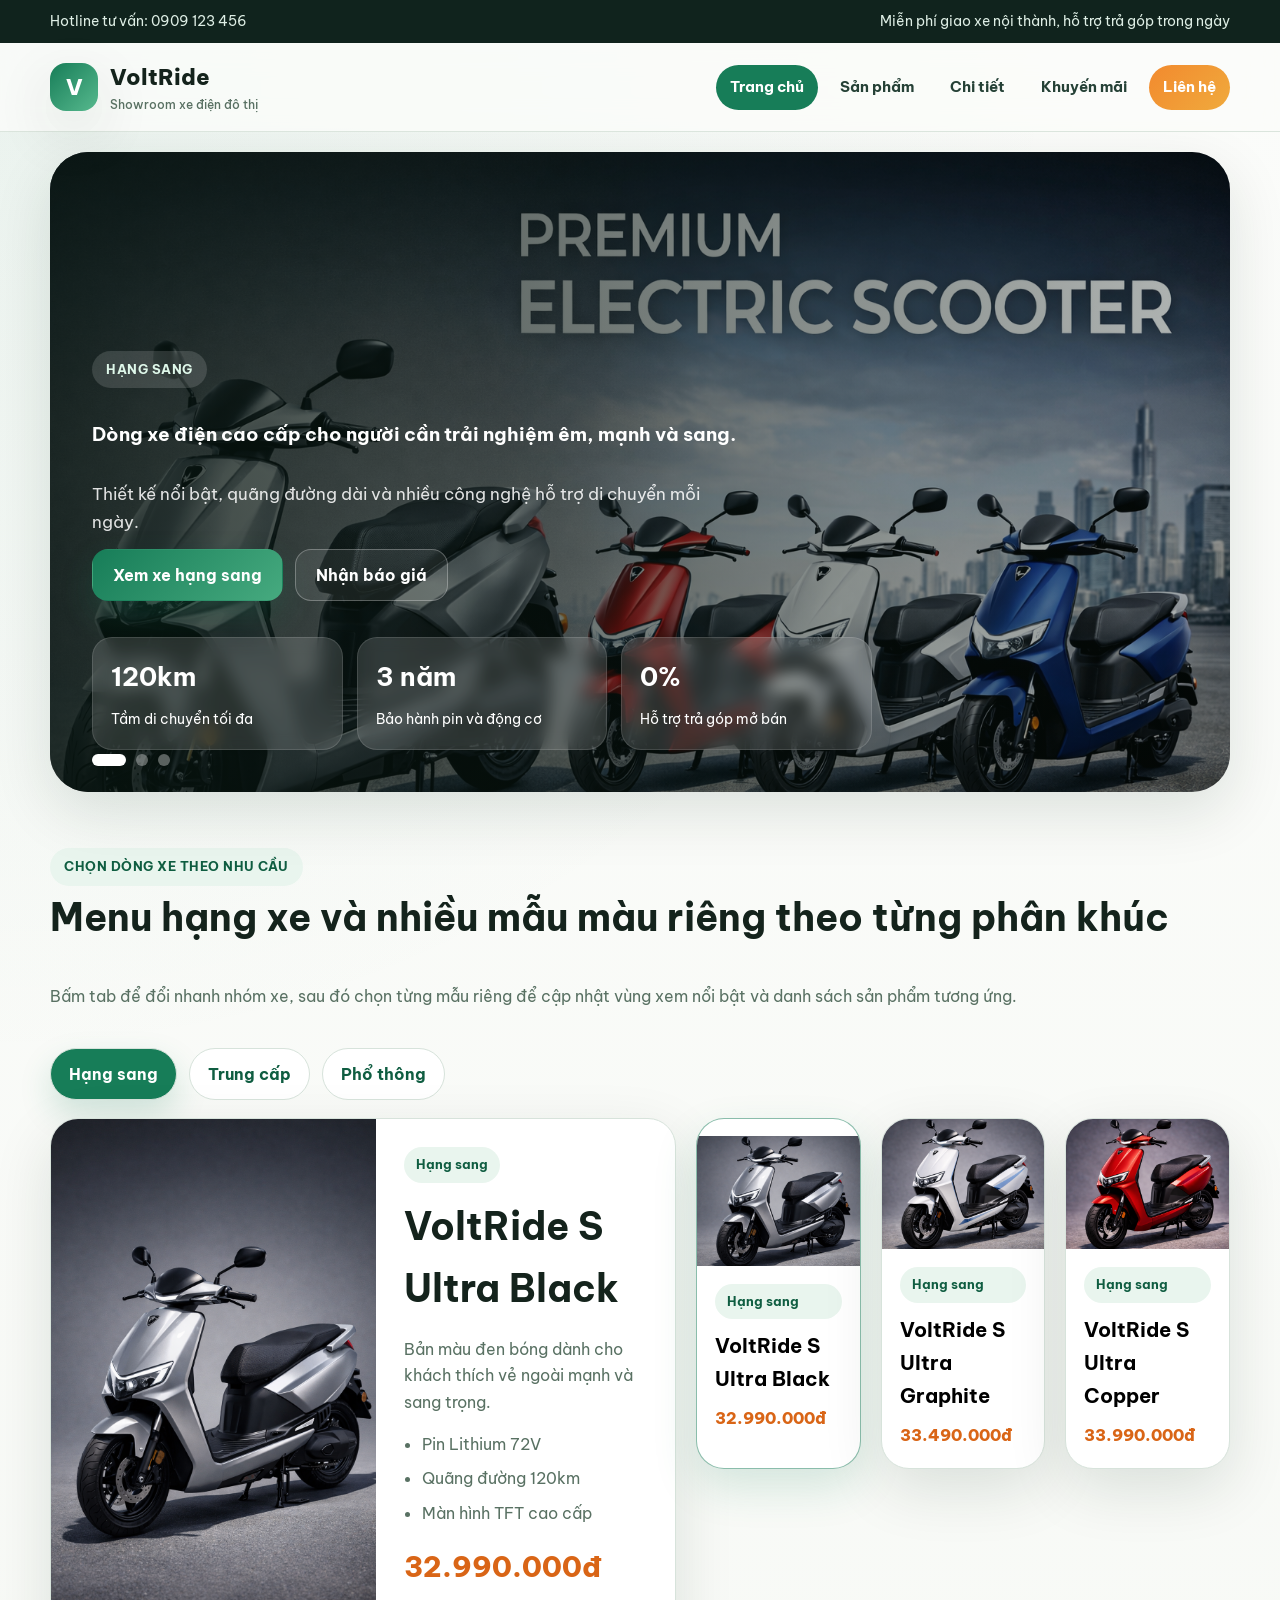
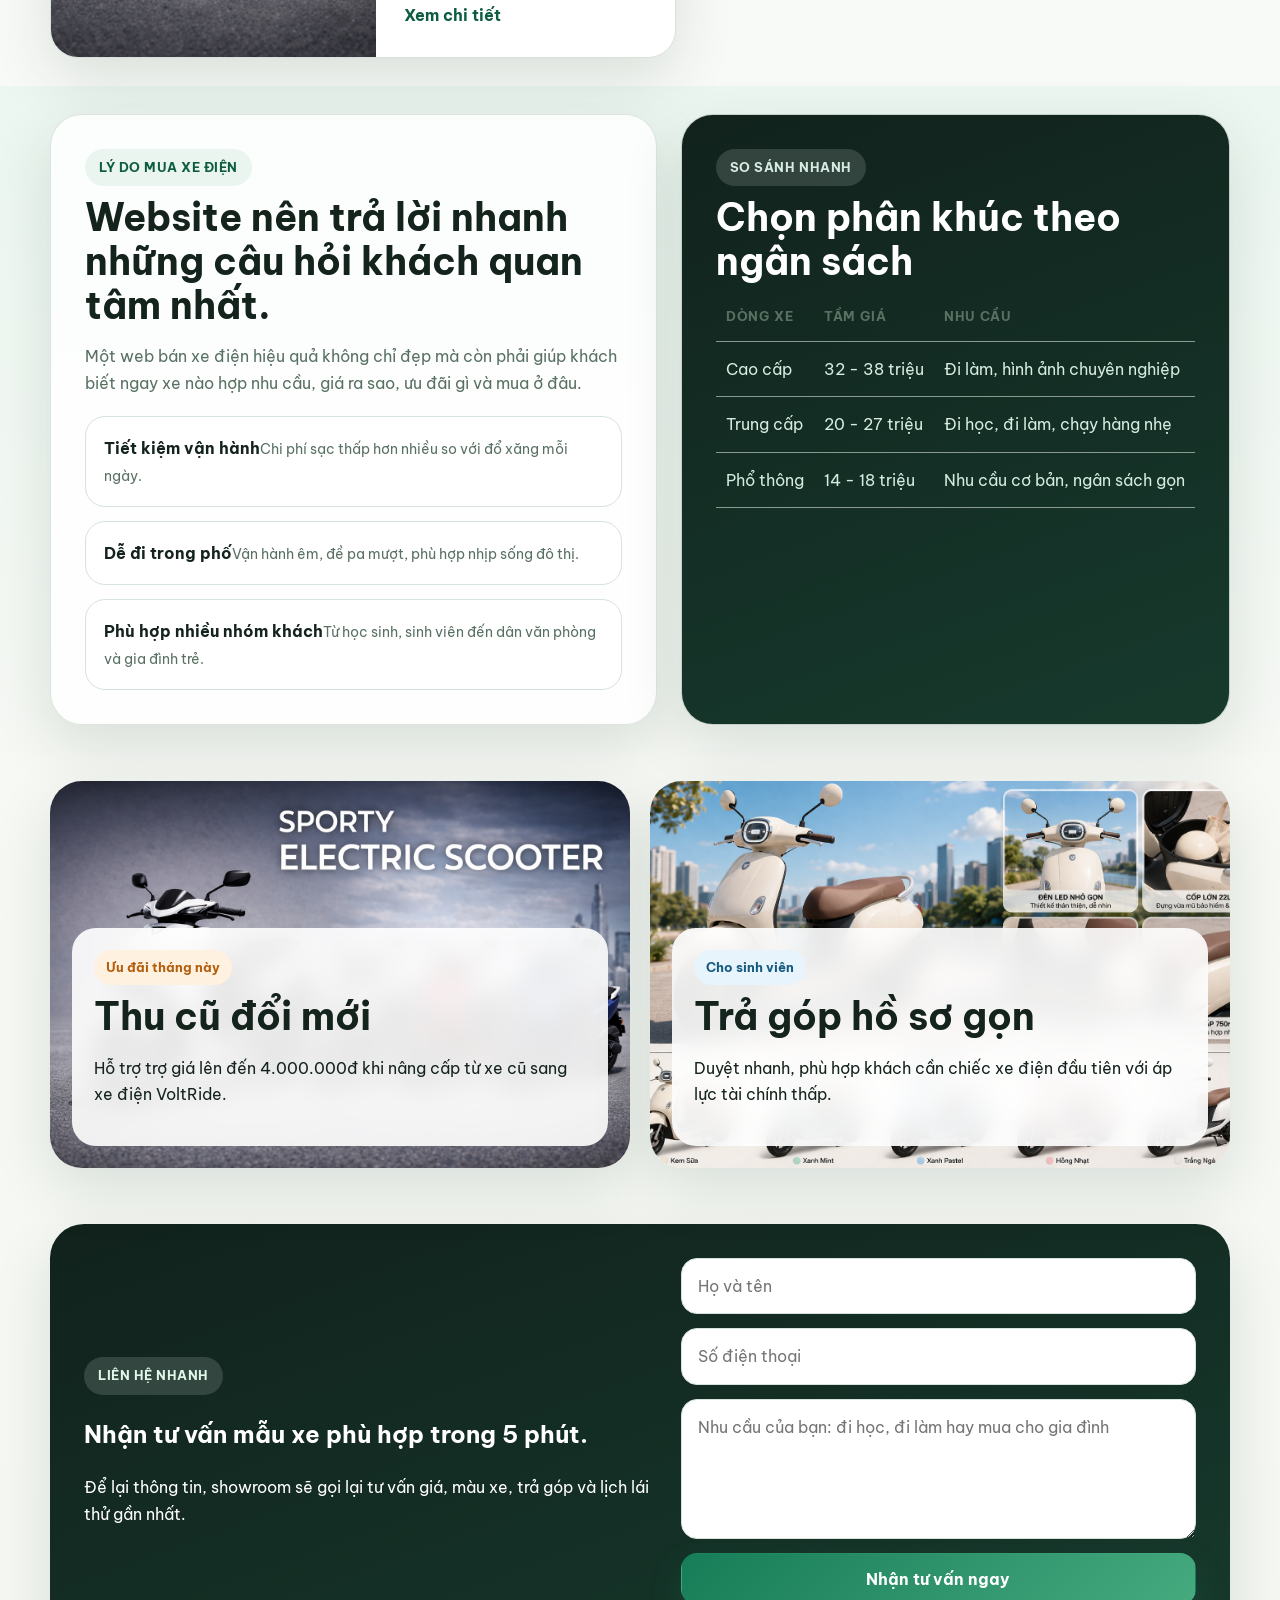
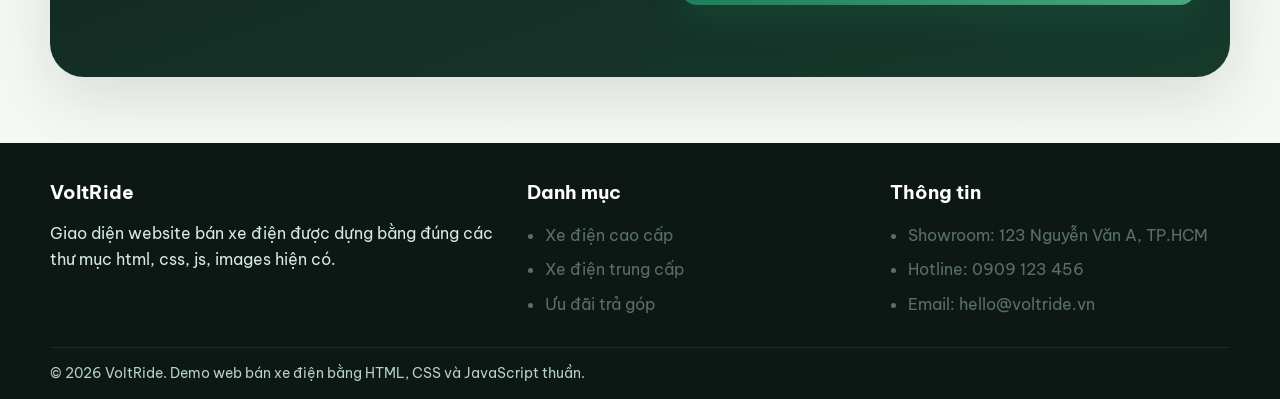
==== HTWeb-2526HK2-BaiTapLon-Nhom13/html/index.html @ 6987d397 "Sua chua cau truc file va them README.MD" ====
<!DOCTYPE html>
<html lang="vi">

<head>
  <meta charset="UTF-8">
  <meta name="viewport" content="width=device-width, initial-scale=1.0">
  <title>VoltRide | Web bán xe điện</title>
  <meta name="description"
    content="Website bán xe điện với giao diện hiện đại, danh mục rõ ràng, bảng giá dễ xem và form đăng ký lái thử tối ưu chuyển đổi.">
  <meta name="keywords"
    content="xe điện, xe máy điện, xe điện cao cấp, xe điện trung cấp, xe điện phổ thông, web bán xe điện">
  <link rel="preconnect" href="https://fonts.googleapis.com">
  <link rel="preconnect" href="https://fonts.gstatic.com" crossorigin>
  <link href="https://fonts.googleapis.com/css2?family=Be+Vietnam+Pro:wght@400;500;600;700;800&display=swap"
    rel="stylesheet">
  <link rel="stylesheet" href="../css/style.css">
</head>

<body>
  <div class="topbar">
    <div class="container topbar-wrap">
      <p>Hotline tư vấn: 0909 123 456</p>
      <p>Miễn phí giao xe nội thành, hỗ trợ trả góp trong ngày</p>
    </div>
  </div>
  <header class="header">
    <div class="container nav-wrap">
      <a class="logo" href="./index.html">
        <span class="logo-mark">V</span>
        <span>VoltRide<small>Showroom xe điện đô thị</small></span>
      </a>
      <button class="menu-btn" type="button" aria-label="Mở menu">Menu</button>
      <nav class="nav">
        <a class="active" href="./index.html">Trang chủ</a>
        <a href="./san-pham.html">Sản phẩm</a>
        <a href="./chi-tiet.html">Chi tiết</a>
        <a href="./khuyen-mai.html">Khuyến mãi</a>
        <a class="nav-cta" href="./lien-he.html">Liên hệ</a>
      </nav>
    </div>
  </header>
  <main>
    <section class="hero hero-slider-section">
      <div class="container">
        <div class="hero-slider" id="hero-slider">
          <div class="hero-slider-track" id="hero-slider-track"></div>
          <div class="hero-slider-dots" id="hero-slider-dots" aria-label="Điều hướng banner"></div>
        </div>
      </div>
    </section>
    <section class="section">
      <div class="container">
        <div class="section-head">
          <div>
            <span class="eyebrow">Chọn dòng xe theo nhu cầu</span>
            <h2>Menu hạng xe và nhiều mẫu màu riêng theo từng phân khúc</h2>
          </div>
          <p>Bấm tab để đổi nhanh nhóm xe, sau đó chọn từng mẫu riêng để cập nhật vùng xem nổi bật và danh sách sản
            phẩm tương ứng.</p>
        </div>
        <div class="category-tabs" id="category-tabs" aria-label="Menu hạng xe"></div>
        <div class="category-layout">
          <div class="category-feature card" id="category-feature"></div>
          <div class="cards cards-3 product-browser" id="category-products"></div>
        </div>
      </div>
    </section>
    <section class="section section-tint">
      <div class="container split-grid">
        <div class="content-box">
          <span class="eyebrow">Lý do mua xe điện</span>
          <h2>Website nên trả lời nhanh những câu hỏi khách quan tâm nhất.</h2>
          <p>Một web bán xe điện hiệu quả không chỉ đẹp mà còn phải giúp khách biết ngay xe nào hợp nhu cầu, giá ra sao,
            ưu đãi gì và mua ở đâu.</p>
          <div class="benefits">
            <article><strong>Tiết kiệm vận hành</strong><span>Chi phí sạc thấp hơn nhiều so với đổ xăng mỗi ngày.</span>
            </article>
            <article><strong>Dễ đi trong phố</strong><span>Vận hành êm, đề pa mượt, phù hợp nhịp sống đô thị.</span>
            </article>
            <article><strong>Phù hợp nhiều nhóm khách</strong><span>Từ học sinh, sinh viên đến dân văn phòng và gia đình
                trẻ.</span></article>
          </div>
        </div>
        <div class="content-box dark-box">
          <span class="eyebrow eyebrow-light">So sánh nhanh</span>
          <h2>Chọn phân khúc theo ngân sách</h2>
          <table class="table">
            <thead>
              <tr>
                <th>Dòng xe</th>
                <th>Tầm giá</th>
                <th>Nhu cầu</th>
              </tr>
            </thead>
            <tbody>
              <tr>
                <td>Cao cấp</td>
                <td>32 - 38 triệu</td>
                <td>Đi làm, hình ảnh chuyên nghiệp</td>
              </tr>
              <tr>
                <td>Trung cấp</td>
                <td>20 - 27 triệu</td>
                <td>Đi học, đi làm, chạy hàng nhẹ</td>
              </tr>
              <tr>
                <td>Phổ thông</td>
                <td>14 - 18 triệu</td>
                <td>Nhu cầu cơ bản, ngân sách gọn</td>
              </tr>
            </tbody>
          </table>
        </div>
      </div>
    </section>
    <section class="section">
      <div class="container banner-grid">
        <article class="promo-card">
          <img src="../assets/bannertrungcap.png" alt="Ưu đãi cho xe điện trung cấp">
          <div class="promo-copy">
            <span class="tag tag-hot">Ưu đãi tháng này</span>
            <h3>Thu cũ đổi mới</h3>
            <p>Hỗ trợ trợ giá lên đến 4.000.000đ khi nâng cấp từ xe cũ sang xe điện VoltRide.</p>
          </div>
        </article>
        <article class="promo-card">
          <img src="../assets/bannerphothong.png" alt="Ưu đãi xe điện phổ thông">
          <div class="promo-copy">
            <span class="tag tag-blue">Cho sinh viên</span>
            <h3>Trả góp hồ sơ gọn</h3>
            <p>Duyệt nhanh, phù hợp khách cần chiếc xe điện đầu tiên với áp lực tài chính thấp.</p>
          </div>
        </article>
      </div>
    </section>
    <section class="section">
      <div class="container cta-shell">
        <div class="cta-box">
          <div>
            <span class="eyebrow eyebrow-light">Liên hệ nhanh</span>
            <h2>Nhận tư vấn mẫu xe phù hợp trong 5 phút.</h2>
            <p>Để lại thông tin, showroom sẽ gọi lại tư vấn giá, màu xe, trả góp và lịch lái thử gần nhất.</p>
          </div>
          <form class="contact-form compact-form">
            <input class="input" type="text" name="name" placeholder="Họ và tên">
            <input class="input" type="tel" name="phone" placeholder="Số điện thoại">
            <textarea class="textarea" name="message"
              placeholder="Nhu cầu của bạn: đi học, đi làm hay mua cho gia đình"></textarea>
            <button class="btn btn-primary" type="submit">Nhận tư vấn ngay</button>
            <p class="form-status" aria-live="polite"></p>
          </form>
        </div>
      </div>
    </section>
  </main>
  <footer class="footer">
    <div class="container footer-grid">
      <div>
        <h3>VoltRide</h3>
        <p>Giao diện website bán xe điện được dựng bằng đúng các thư mục html, css, js, images hiện có.</p>
      </div>
      <div>
        <h3>Danh mục</h3>
        <ul>
          <li><a href="./san-pham.html">Xe điện cao cấp</a></li>
          <li><a href="./san-pham.html">Xe điện trung cấp</a></li>
          <li><a href="./khuyen-mai.html">Ưu đãi trả góp</a></li>
        </ul>
      </div>
      <div>
        <h3>Thông tin</h3>
        <ul>
          <li>Showroom: 123 Nguyễn Văn A, TP.HCM</li>
          <li>Hotline: 0909 123 456</li>
          <li>Email: hello@voltride.vn</li>
        </ul>
      </div>
    </div>
    <div class="container footer-bottom">
      <p>© 2026 VoltRide. Demo web bán xe điện bằng HTML, CSS và JavaScript thuần.</p>
    </div>
  </footer>
  <script src="../js/main.js"></script>
</body>

</html>
---- HTWeb-2526HK2-BaiTapLon-Nhom13/css/style.css ----
﻿:root {
  --bg: #f4f7f2;
  --surface: #ffffff;
  --surface-alt: #e9f5ee;
  --text: #14231c;
  --muted: #597163;
  --line: #d7e3db;
  --brand: #177d58;
  --brand-strong: #0f5d41;
  --accent: #f28a2e;
  --navy: #10231d;
  --shadow: 0 20px 60px rgba(12, 38, 27, 0.12);
  --radius-lg: 32px;
  --radius-sm: 16px;
  --max: 1180px;
}

* {
  box-sizing: border-box;
}

html {
  scroll-behavior: smooth;
}

body {
  margin: 0;
  font-family: "Be Vietnam Pro", "Segoe UI", sans-serif;
  color: var(--text);
  background: radial-gradient(circle at top left, rgba(23, 125, 88, 0.08), transparent 28%),
    linear-gradient(180deg, #fbfcfa 0%, var(--bg) 100%);
  line-height: 1.65;
}

img {
  display: block;
  width: 100%;
}

a {
  color: inherit;
  text-decoration: none;
}

button,
input,
textarea {
  font: inherit;
}

.container {
  width: min(var(--max), calc(100% - 32px));
  margin: 0 auto;
}

.topbar {
  background: var(--navy);
  color: #deeee5;
  font-size: 14px;
}

.topbar-wrap {
  display: flex;
  justify-content: space-between;
  gap: 12px;
  padding: 10px 0;
  flex-wrap: wrap;
}

.topbar p,
.footer p,
.footer li {
  margin: 0;
}

.header {
  position: sticky;
  top: 0;
  z-index: 30;
  border-bottom: 1px solid rgba(215, 227, 219, 0.9);
  background: rgba(251, 252, 250, 0.84);
  backdrop-filter: blur(14px);
}

.nav-wrap {
  display: flex;
  align-items: center;
  justify-content: space-between;
  gap: 20px;
  padding: 16px 0;
}

.logo {
  display: inline-flex;
  align-items: center;
  gap: 12px;
  font-weight: 800;
  font-size: 22px;
}

.logo small {
  display: block;
  font-size: 12px;
  font-weight: 500;
  color: var(--muted);
}

.logo-mark {
  width: 48px;
  height: 48px;
  display: grid;
  place-items: center;
  border-radius: 16px;
  background: linear-gradient(135deg, var(--brand), #57b98e);
  color: white;
  box-shadow: var(--shadow);
}

.nav {
  display: flex;
  align-items: center;
  gap: 8px;
}

.nav a {
  padding: 10px 14px;
  border-radius: 999px;
  font-size: 15px;
  font-weight: 700;
  color: #254136;
  transition: 0.2s ease;
}

.nav a:hover,
.nav a.active {
  background: var(--brand);
  color: white;
}

.nav-cta {
  background: linear-gradient(135deg, var(--accent), #f0aa3d);
  color: white !important;
}

.menu-btn {
  display: none;
  border: 1px solid var(--line);
  background: white;
  color: var(--text);
  padding: 10px 14px;
  border-radius: 14px;
  cursor: pointer;
  font-weight: 700;
}

.hero,
.section,
.page-hero {
  padding: 28px 0;
}

.hero-grid,
.split-grid,
.detail-grid {
  display: grid;
  grid-template-columns: 1.05fr 0.95fr;
  gap: 24px;
  align-items: stretch;
}

.hero-copy,
.content-box,
.detail-copy {
  background: rgba(255, 255, 255, 0.82);
  border: 1px solid rgba(215, 227, 219, 0.9);
  border-radius: var(--radius-lg);
  padding: 34px;
  box-shadow: var(--shadow);
}

.hero-copy h1,
.page-copy h1,
.detail-copy h1 {
  margin: 12px 0 16px;
  line-height: 1.06;
  font-size: clamp(34px, 4.8vw, 60px);
}

.hero-copy p,
.section-head p,
.content-box p,
.detail-copy p,
.page-copy p {
  color: var(--muted);
}

.eyebrow {
  display: inline-flex;
  align-items: center;
  gap: 8px;
  padding: 8px 14px;
  border-radius: 999px;
  background: var(--surface-alt);
  color: var(--brand-strong);
  font-weight: 700;
  font-size: 13px;
  letter-spacing: 0.04em;
  text-transform: uppercase;
}

.eyebrow-light {
  background: rgba(255, 255, 255, 0.14);
  color: #dff8ea;
}

.hero-actions,
.card-actions {
  display: flex;
  gap: 12px;
  flex-wrap: wrap;
}

.btn {
  display: inline-flex;
  align-items: center;
  justify-content: center;
  min-height: 48px;
  padding: 12px 20px;
  border-radius: var(--radius-sm);
  border: 1px solid transparent;
  font-weight: 700;
  cursor: pointer;
  transition: transform 0.2s ease, box-shadow 0.2s ease;
}

.btn:hover {
  transform: translateY(-1px);
}

.btn-primary {
  background: linear-gradient(135deg, var(--brand), #46aa7f);
  color: white;
  box-shadow: 0 14px 32px rgba(23, 125, 88, 0.22);
}

.btn-outline {
  background: white;
  border-color: var(--line);
  color: var(--brand-strong);
}

.stats-grid,
.spec-grid {
  display: grid;
  grid-template-columns: repeat(3, 1fr);
  gap: 14px;
  margin-top: 24px;
}

.stats-grid article,
.spec-grid article,
.benefits article {
  border-radius: 20px;
  background: white;
  border: 1px solid var(--line);
  padding: 18px;
}

.stats-grid strong,
.spec-grid strong {
  display: block;
  font-size: 26px;
  margin-bottom: 6px;
}

.stats-grid span,
.spec-grid span,
.benefits span {
  color: var(--muted);
  font-size: 14px;
}

.hero-visual,
.page-banner,
.promo-card {
  position: relative;
  overflow: hidden;
  border-radius: var(--radius-lg);
  box-shadow: var(--shadow);
}

.hero-visual {
  min-height: 620px;
}

.hero-visual img,
.page-banner img,
.promo-card img,
.panel-image,
.main-photo img,
.thumb img,
.card-img img {
  width: 100%;
  height: 100%;
  object-fit: cover;
}

.floating-card,
.promo-copy {
  position: absolute;
  left: 22px;
  right: 22px;
  bottom: 22px;
  padding: 22px;
  border-radius: 24px;
  background: rgba(255, 255, 255, 0.9);
  backdrop-filter: blur(12px);
}

.floating-card h2,
.promo-copy h3,
.content-box h2,
.section-head h2 {
  margin: 10px 0 8px;
  font-size: clamp(28px, 3vw, 38px);
  line-height: 1.15;
}

.price-row,
.price-box {
  display: flex;
  justify-content: space-between;
  gap: 12px;
  align-items: end;
  flex-wrap: wrap;
  margin-top: 18px;
}

.price-row strong,
.price-box strong,
.price {
  font-size: 28px;
  font-weight: 800;
  color: #d96516;
}

.price-row a {
  font-weight: 700;
  color: var(--brand-strong);
}

.section-head {
  display: flex;
  align-items: end;
  justify-content: space-between;
  gap: 20px;
  margin-bottom: 22px;
  flex-wrap: wrap;
}

.cards {
  display: grid;
  gap: 20px;
}

.cards-3 {
  grid-template-columns: repeat(3, 1fr);
}

.card {
  border-radius: 28px;
  overflow: hidden;
  background: var(--surface);
  border: 1px solid var(--line);
  box-shadow: var(--shadow);
}

.card-img {
  aspect-ratio: 1 / 0.82;
  background: #e6efe9;
}

.card-body {
  padding: 22px;
}

.card-body h3 {
  margin: 12px 0 8px;
  font-size: 28px;
}

.feature-list,
.contact-list,
.footer ul {
  margin: 14px 0 0;
  padding-left: 18px;
  color: var(--muted);
}

.feature-list li,
.contact-list li,
.footer li {
  margin-bottom: 8px;
}

.tag {
  display: inline-flex;
  padding: 7px 12px;
  border-radius: 999px;
  background: #e9f5ee;
  color: var(--brand-strong);
  font-size: 13px;
  font-weight: 700;
}

.tag-hot {
  background: #fff1df;
  color: #b35d0d;
}

.tag-blue {
  background: #e8f4fb;
  color: #15597f;
}

.tag-soft {
  background: #f4edff;
  color: #6f4ba8;
}

.section-tint {
  background: linear-gradient(180deg, rgba(230, 245, 238, 0.7), rgba(244, 247, 242, 0.35));
}

.benefits {
  display: grid;
  gap: 14px;
  margin-top: 20px;
}

.dark-box,
.cta-box {
  background: linear-gradient(160deg, #11221c, #173a2d);
  color: white;
}

.dark-box p,
.dark-box td,
.dark-box th,
.dark-box span {
  color: #d6ece1;
}

.banner-grid {
  display: grid;
  grid-template-columns: 1fr 1fr;
  gap: 20px;
}

.promo-card {
  min-height: 360px;
}

.tall-card {
  min-height: 460px;
}

.cta-shell {
  padding-bottom: 14px;
}

.cta-box {
  border-radius: 34px;
  padding: 34px;
  box-shadow: var(--shadow);
  display: grid;
  grid-template-columns: 1fr 0.9fr;
  gap: 24px;
  align-items: center;
}

.compact-form,
.form-grid {
  display: grid;
  gap: 14px;
}

.form-grid {
  grid-template-columns: repeat(2, 1fr);
}

.full-span {
  grid-column: 1 / -1;
}

.input,
.textarea {
  width: 100%;
  border: 1px solid var(--line);
  border-radius: 16px;
  background: white;
  color: var(--text);
  padding: 14px 16px;
}

.textarea {
  min-height: 140px;
  resize: vertical;
}

.form-status {
  margin: 0;
  min-height: 24px;
  color: #d6ece1;
  font-size: 14px;
}

.page-banner {
  min-height: 380px;
}

.page-overlay {
  position: absolute;
  inset: 0;
  background: linear-gradient(90deg, rgba(10, 26, 21, 0.82), rgba(10, 26, 21, 0.22));
}

.page-copy {
  position: absolute;
  left: 30px;
  bottom: 28px;
  max-width: 620px;
  color: white;
}

.detail-grid {
  align-items: start;
}

.gallery-shell {
  display: grid;
  gap: 16px;
}

.main-photo {
  overflow: hidden;
  border-radius: 28px;
  border: 1px solid var(--line);
  background: white;
  box-shadow: var(--shadow);
}

.main-photo img {
  aspect-ratio: 1 / 0.84;
}

.thumb-grid {
  display: grid;
  grid-template-columns: repeat(4, 1fr);
  gap: 14px;
}

.thumb {
  padding: 0;
  border: 2px solid transparent;
  border-radius: 20px;
  overflow: hidden;
  background: white;
  cursor: pointer;
  box-shadow: var(--shadow);
}

.thumb img {
  aspect-ratio: 1 / 1;
}

.thumb.active {
  border-color: var(--brand);
}

.detail-copy .lead {
  font-size: 17px;
}

.price-box {
  background: #f6fbf8;
  border: 1px solid var(--line);
  border-radius: 22px;
  padding: 18px 20px;
}

.price-box span {
  color: var(--muted);
}

.spec-grid {
  grid-template-columns: repeat(2, 1fr);
}

.contact-panel {
  display: grid;
  gap: 18px;
}

.panel-image {
  border-radius: 24px;
  min-height: 240px;
}

.table {
  width: 100%;
  border-collapse: collapse;
}

.table th,
.table td {
  text-align: left;
  padding: 14px 10px;
  border-bottom: 1px solid rgba(215, 227, 219, 0.6);
}

.table thead th {
  font-size: 13px;
  text-transform: uppercase;
  letter-spacing: 0.06em;
  color: var(--muted);
}

.hero-slider-section {
  padding-top: 20px;
}

.hero-slider {
  position: relative;
  min-height: 640px;
  border-radius: 38px;
  overflow: hidden;
  box-shadow: var(--shadow);
}

.hero-slider-track {
  position: relative;
  min-height: 640px;
}

.hero-slide {
  position: absolute;
  inset: 0;
  opacity: 0;
  transform: scale(1.02);
  transition: opacity 0.55s ease, transform 0.7s ease;
  pointer-events: none;
}

.hero-slide.active {
  opacity: 1;
  transform: scale(1);
  pointer-events: auto;
}

.hero-slide img,
.hero-slide-overlay,
.hero-slide-content {
  position: absolute;
  inset: 0;
}

.hero-slide-overlay {
  background: linear-gradient(90deg, rgba(8, 22, 17, 0.82), rgba(8, 22, 17, 0.3));
}

.hero-slide-content {
  z-index: 2;
  display: flex;
  flex-direction: column;
  justify-content: end;
  align-items: start;
  gap: 12px;
  padding: 42px;
  color: white;
}

.hero-slide-content p {
  max-width: 640px;
  color: rgba(255, 255, 255, 0.86);
  margin: 0;
  font-size: 17px;
}

.hero-slide-stats {
  width: min(780px, 100%);
}

.hero-slide-stats article {
  background: rgba(255, 255, 255, 0.14);
  border-color: rgba(255, 255, 255, 0.12);
  backdrop-filter: blur(8px);
}

.hero-slide-stats strong,
.hero-slide-stats span {
  color: white;
}

.hero-outline {
  background: rgba(255, 255, 255, 0.08);
  border-color: rgba(255, 255, 255, 0.28);
  color: white;
}

.hero-slider-dots {
  position: absolute;
  z-index: 3;
  left: 42px;
  bottom: 26px;
  display: flex;
  gap: 10px;
}

.hero-dot {
  width: 12px;
  height: 12px;
  border: 0;
  border-radius: 999px;
  background: rgba(255, 255, 255, 0.34);
  cursor: pointer;
  transition: transform 0.2s ease, background 0.2s ease, width 0.2s ease;
}

.hero-dot.active {
  width: 34px;
  background: white;
}

.category-tabs {
  display: flex;
  gap: 12px;
  flex-wrap: wrap;
  margin-bottom: 18px;
}

.category-tab {
  border: 1px solid var(--line);
  background: white;
  color: var(--brand-strong);
  border-radius: 999px;
  padding: 12px 18px;
  font-weight: 700;
  cursor: pointer;
  transition: 0.2s ease;
}

.category-tab.active {
  background: var(--brand);
  color: white;
  box-shadow: 0 14px 32px rgba(23, 125, 88, 0.18);
}

.category-layout {
  display: grid;
  grid-template-columns: 1.08fr 0.92fr;
  gap: 20px;
  align-items: start;
}

.category-feature {
  display: grid;
  grid-template-columns: 1fr 0.92fr;
  gap: 0;
  min-height: 100%;
}

.category-feature-media {
  background: #eef4ef;
  min-height: 100%;
}

.category-feature-media img {
  width: 100%;
  height: 100%;
  object-fit: cover;
}

.category-feature-copy {
  padding: 28px;
}

.category-feature-copy h3 {
  margin: 12px 0 8px;
  font-size: clamp(28px, 3vw, 38px);
}

.category-feature-copy p {
  color: var(--muted);
}

.product-browser {
  align-content: start;
}

.product-choice-card {
  width: 100%;
  padding: 0;
  border: 1px solid var(--line);
  text-align: left;
  cursor: pointer;
  transition: transform 0.2s ease, border-color 0.2s ease, box-shadow 0.2s ease;
}

.product-choice-card.active {
  border-color: rgba(23, 125, 88, 0.5);
  box-shadow: 0 18px 44px rgba(23, 125, 88, 0.16);
}

.product-choice-media {
  display: block;
  aspect-ratio: 1 / 0.8;
  overflow: hidden;
  background: #edf4f0;
}

.product-choice-media img {
  width: 100%;
  height: 100%;
  object-fit: cover;
}

.product-choice-body {
  display: grid;
  gap: 10px;
  padding: 18px 18px 20px;
}

.product-choice-body strong {
  font-size: 20px;
}

.product-choice-body small {
  font-size: 16px;
  color: #d96516;
  font-weight: 800;
}

.footer {
  margin-top: 24px;
  background: #0d1814;
  color: #d6ece1;
  padding-top: 34px;
}

.footer-grid {
  display: grid;
  grid-template-columns: 1.2fr 0.9fr 0.9fr;
  gap: 24px;
}

.footer h3 {
  margin: 0 0 12px;
  color: white;
}

.footer-bottom {
  border-top: 1px solid rgba(255, 255, 255, 0.08);
  padding: 14px 0;
  margin-top: 22px;
  font-size: 14px;
  color: #b6d2c3;
}

@media (max-width: 1080px) {
  .hero-grid,
  .split-grid,
  .detail-grid,
  .cta-box,
  .banner-grid,
  .cards-3,
  .footer-grid,
  .category-layout,
  .category-feature {
    grid-template-columns: 1fr;
  }

  .hero-visual {
    min-height: 460px;
  }

  .hero-slider,
  .hero-slider-track {
    min-height: 560px;
  }
}

@media (max-width: 760px) {
  .menu-btn {
    display: inline-flex;
  }

  .nav {
    position: absolute;
    top: 78px;
    left: 16px;
    right: 16px;
    display: none;
    flex-direction: column;
    padding: 10px;
    border: 1px solid var(--line);
    border-radius: 20px;
    background: rgba(255, 255, 255, 0.98);
    box-shadow: var(--shadow);
  }

  .nav.open {
    display: flex;
  }

  .hero-copy,
  .content-box,
  .detail-copy,
  .cta-box {
    padding: 24px;
  }

  .stats-grid,
  .spec-grid,
  .form-grid,
  .thumb-grid {
    grid-template-columns: 1fr;
  }

  .page-copy {
    left: 20px;
    right: 20px;
    bottom: 20px;
  }

  .floating-card,
  .promo-copy {
    left: 16px;
    right: 16px;
    bottom: 16px;
  }

  .hero-copy h1,
  .page-copy h1,
  .detail-copy h1 {
    font-size: 36px;
  }

  .hero-slider,
  .hero-slider-track {
    min-height: 680px;
  }

  .hero-slide-content {
    padding: 24px;
    justify-content: center;
  }

  .hero-slide-content h1 {
    font-size: 36px;
    margin: 0;
  }

  .hero-slider-dots {
    left: 24px;
    bottom: 20px;
  }

  .category-feature-copy {
    padding: 22px;
  }

  .category-tabs {
    gap: 10px;
  }
}
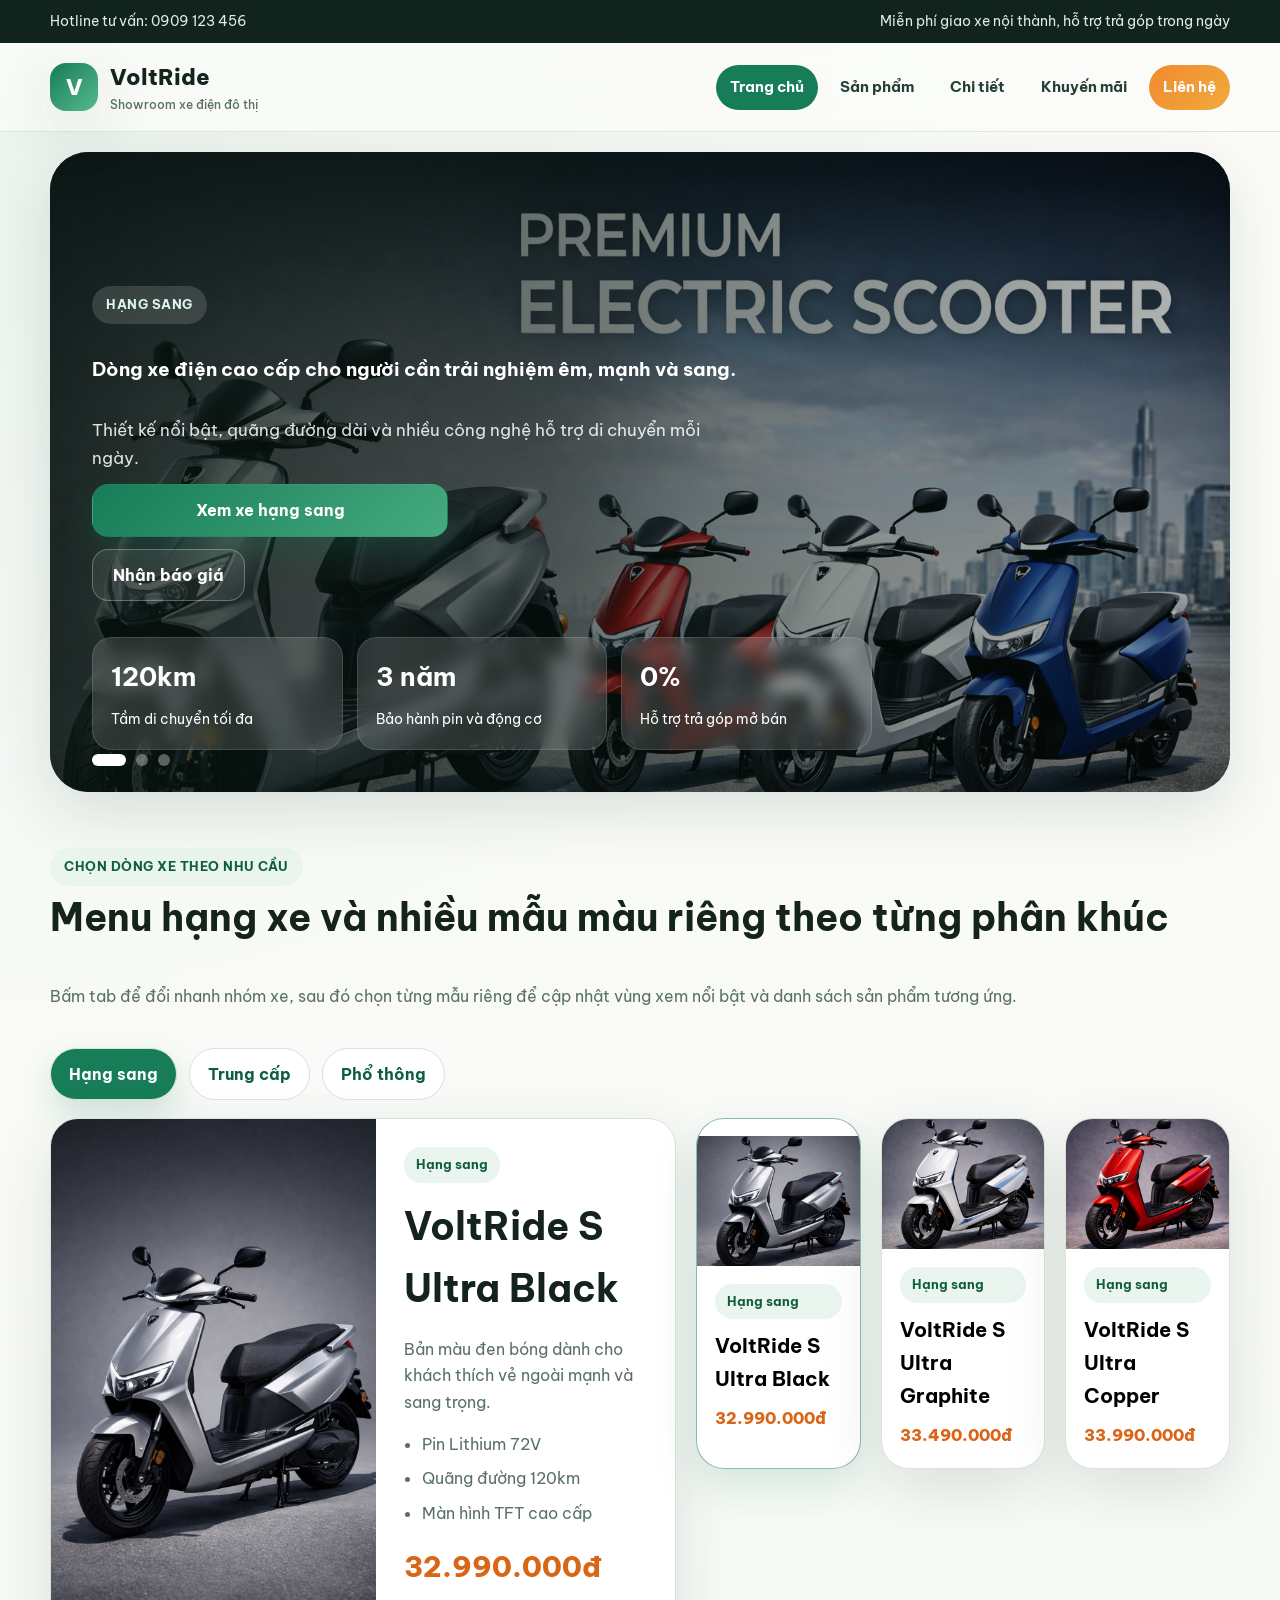
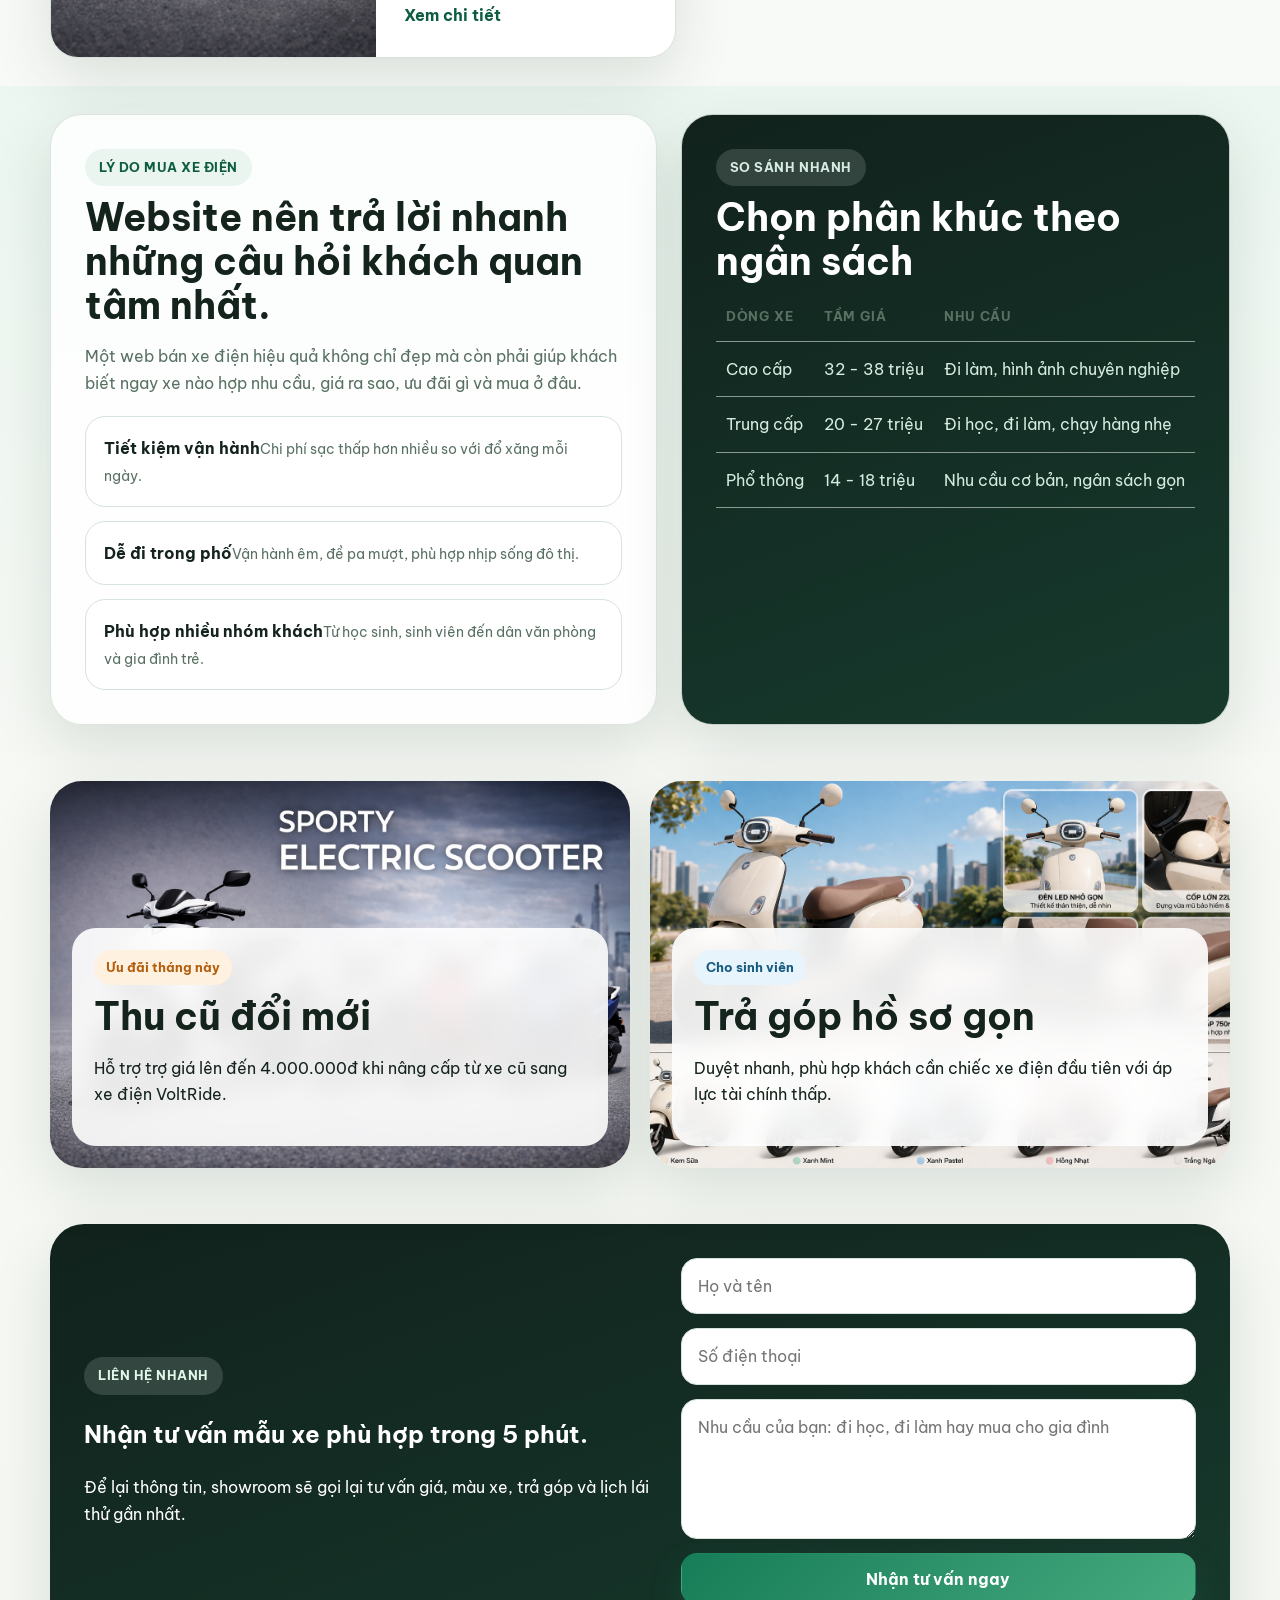
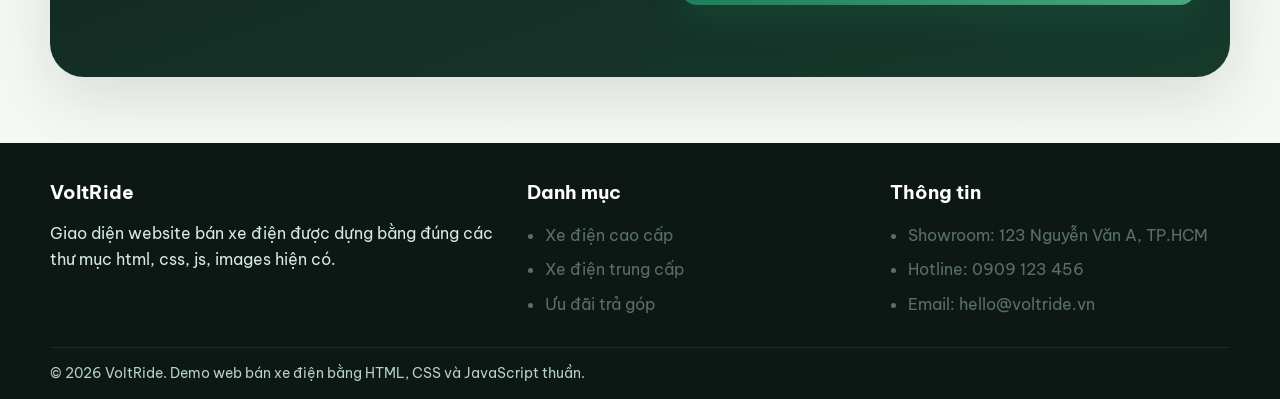
==== commit 1a723f17: "Cap nhat lai regex cho web" ====
--- a/HTWeb-2526HK2-BaiTapLon-Nhom13/html/index.html
+++ b/HTWeb-2526HK2-BaiTapLon-Nhom13/html/index.html
@@ -116,7 +116,7 @@
     <section class="section">
       <div class="container banner-grid">
         <article class="promo-card">
-          <img src="../assets/bannertrungcap.png" alt="Ưu đãi cho xe điện trung cấp">
+          <img src="../images/bannertrungcap.png" alt="Ưu đãi cho xe điện trung cấp">
           <div class="promo-copy">
             <span class="tag tag-hot">Ưu đãi tháng này</span>
             <h3>Thu cũ đổi mới</h3>
@@ -124,7 +124,7 @@
           </div>
         </article>
         <article class="promo-card">
-          <img src="../assets/bannerphothong.png" alt="Ưu đãi xe điện phổ thông">
+          <img src="../images/bannerphothong.png" alt="Ưu đãi xe điện phổ thông">
           <div class="promo-copy">
             <span class="tag tag-blue">Cho sinh viên</span>
             <h3>Trả góp hồ sơ gọn</h3>
--- a/HTWeb-2526HK2-BaiTapLon-Nhom13/css/style.css
+++ b/HTWeb-2526HK2-BaiTapLon-Nhom13/css/style.css
@@ -27,8 +27,7 @@
   margin: 0;
   font-family: "Be Vietnam Pro", "Segoe UI", sans-serif;
   color: var(--text);
-  background: radial-gradient(circle at top left, rgba(23, 125, 88, 0.08), transparent 28%),
-    linear-gradient(180deg, #fbfcfa 0%, var(--bg) 100%);
+  background: radial-gradient(circle at top left, rgba(23, 125, 88, 0.08), transparent 28%), linear-gradient(180deg, #fbfcfa 0%, var(--bg) 100%);
   line-height: 1.65;
 }
 
@@ -241,7 +240,9 @@
   background: linear-gradient(135deg, var(--brand), #46aa7f);
   color: white;
   box-shadow: 0 14px 32px rgba(23, 125, 88, 0.22);
-}
+  width: 100%;
+}
+
 
 .btn-outline {
   background: white;
@@ -868,6 +869,7 @@
 }
 
 @media (max-width: 1080px) {
+
   .hero-grid,
   .split-grid,
   .detail-grid,
